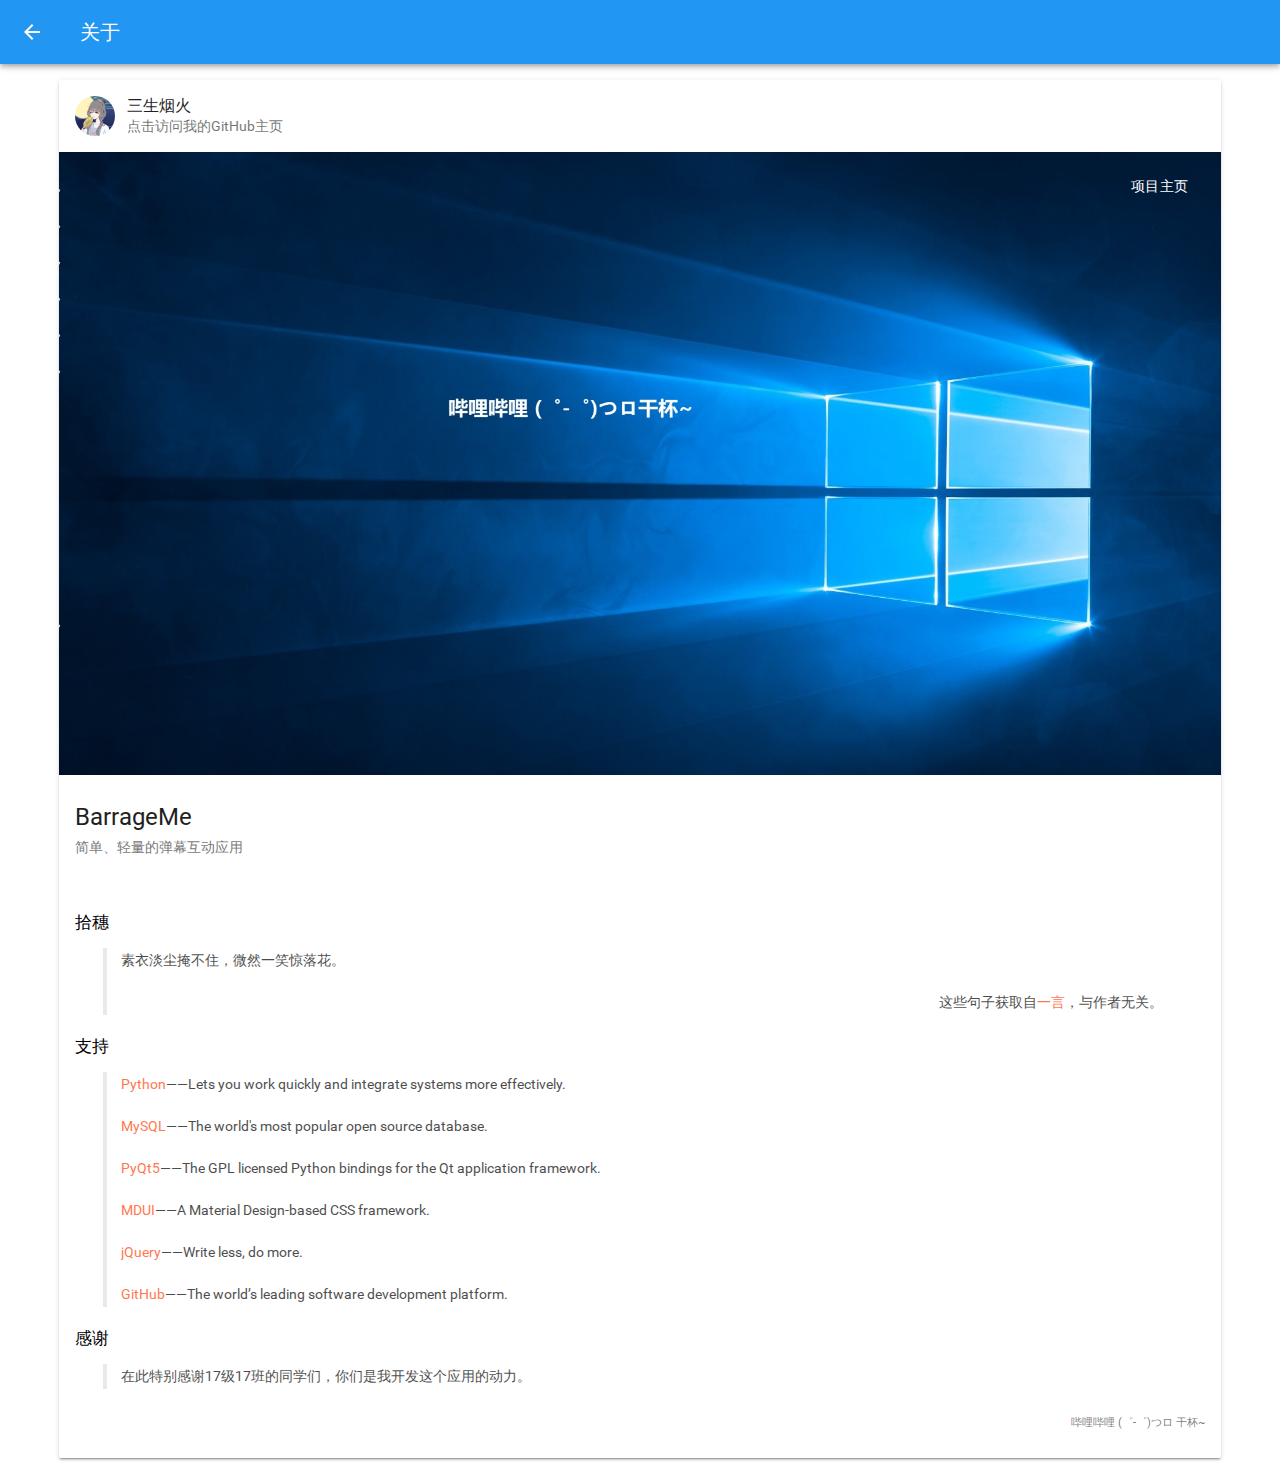
==== about.html @ b985046f "Added about page, multi screen support, and favicon." ====
<!doctype html>
<html>
<head>
<meta charset="utf-8">
<meta name="viewport" content="width=device-width, initial-scale=1.0,maximum-scale=1.0, user-scalable=no">
<title>关于BarrageMe</title>
<link href="css/mdui.css" rel="stylesheet" type="text/css">
<link rel="shortcut icon" href="/favicon.ico" type="image/x-icon" />
<link rel="shortcut icon" href="/favicon.ico" mce_href="/favicon.ico" type="image/x-icon">
<script src="js/jquery-3.3.1.min.js"></script>
<script src="https://v1.hitokoto.cn/?encode=js&select=%23hitokoto" defer></script>
</head>

<body class="mdui-theme-primary-blue mdui-theme-accent-amber" style="overflow: scroll">
    <div class="mdui-appbar">
        <div class="mdui-toolbar mdui-color-theme">
            <a href="/" class="mdui-btn mdui-btn-icon mdui-ripple mdui-ripple-white">
                <img class="mdui-icon" src="images/baseline-arrow_back-24px.svg">
            </a> 
            <span class="mdui-typo-title" style="color: white">关于</span>
        </div>
    </div>
    <div class="mdui-container">
        <div class="mdui-card" style="margin-top: 16px; margin-bottom: 16px; overflow: visible">
            <div class="mdui-card-header" onClick="window.open('http://github.com/ssYanhuo','_self')">
                <img class="mdui-card-header-avatar" src="images/ss_Yanhuo.jpg">
                <div class="mdui-card-header-title">三生烟火</div>
                <div class="mdui-card-header-subtitle">点击访问我的GitHub主页</div>
            </div>
            <div class="mdui-card-media">
                <img src="images/screenshot.jpg"/>
                <div class="mdui-card-menu">
                    <button class="mdui-btn mdui-ripple" style="color: white" onClick="window.open('http://github.com/ssYanhuo/barrageMe','_self')">项目主页</button>
                </div>
            </div>
            <div class="mdui-card-primary">
                <div class="mdui-card-primary-title">BarrageMe</div>
                <div class="mdui-card-primary-subtitle">简单、轻量的弹幕互动应用</div>
            </div>
            <div class="mdui-card-content">
                <div class="mdui-typo">
                    <h5>拾穗</h5>
                    <blockquote style="opacity: 0.7">
                        <p id="hitokoto">素衣淡尘掩不住，微然一笑惊落花。</p>
                        <p style="text-align: right">这些句子获取自<a href="http://hitokoto.cn/" style="color: #FF3D00; text-decoration: none">一言</a>，与作者无关。</p>
                    </blockquote>
                    <h5>支持</h5>
                    <blockquote style="opacity: 0.7">
                        <p><a href="https://www.python.org/" style="color: #FF3D00; text-decoration: none">Python</a>——Lets you work quickly
and integrate systems more effectively.</p>
                        <p><a href="https://www.mysql.com/" style="color: #FF3D00; text-decoration: none">MySQL</a>——The world's most popular open source database.</p>
                        <p><a href="https://pypi.org/project/PyQt5/" style="color: #FF3D00; text-decoration: none">PyQt5</a>——The GPL licensed Python bindings for the Qt application framework.</p>
                        <p><a href="https://www.mdui.org/" style="color: #FF3D00; text-decoration: none">MDUI</a>——A Material Design-based CSS framework.</p>
                        <p><a href="https://jquery.com/" style="color: #FF3D00; text-decoration: none">jQuery</a>——Write less, do more.</p>
                        <p><a href="https://github.com/" style="color: #FF3D00; text-decoration: none">GitHub</a>——The world’s leading software development platform.</p>
                    </blockquote>
                    <h5>感谢</h5>
                    <blockquote style="opacity: 0.7">
                        <p>在此特别感谢17级17班的同学们，你们是我开发这个应用的动力。</p>
                    </blockquote>
                    <h5 style="text-align: right"><small>哔哩哔哩 (゜-゜)つロ 干杯~</small></h5>
                </div>
                
            </div>
        </div>
    </div>
</body>
</html>
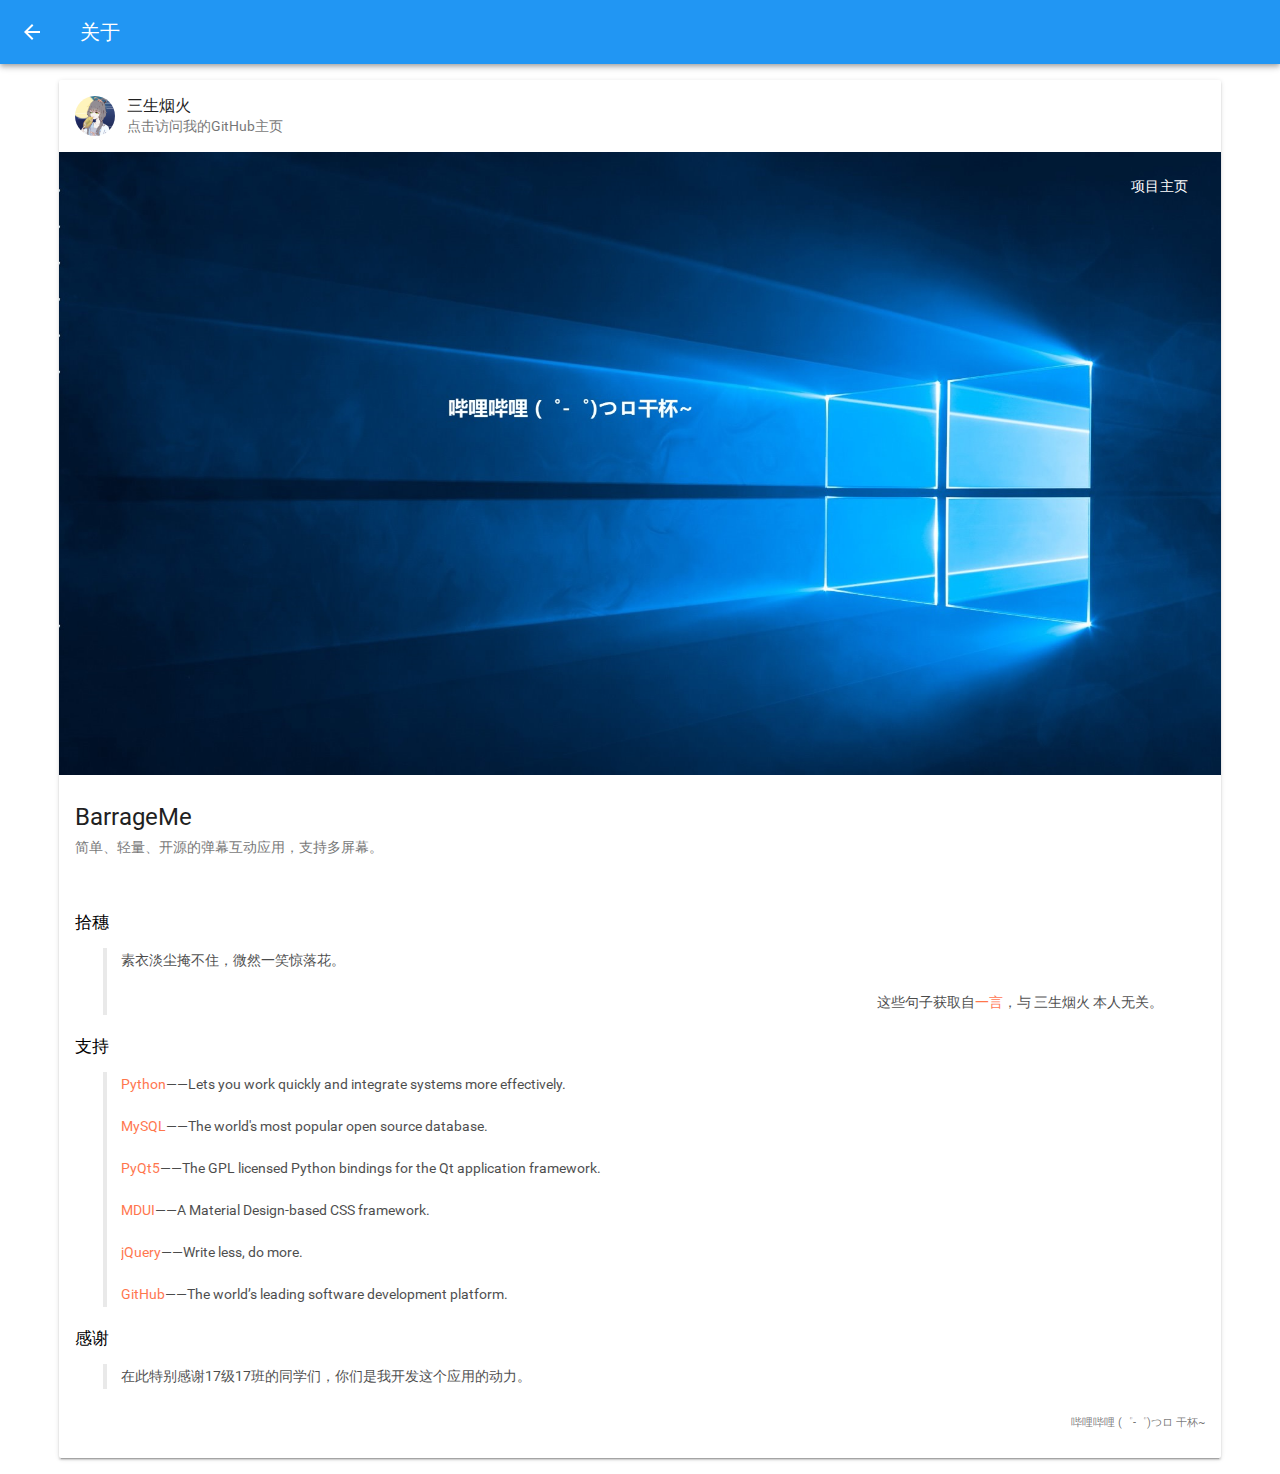
==== commit c571a505: "Update about.html" ====
--- a/about.html
+++ b/about.html
@@ -22,12 +22,12 @@
     </div>
     <div class="mdui-container">
         <div class="mdui-card" style="margin-top: 16px; margin-bottom: 16px; overflow: visible">
-            <div class="mdui-card-header" onClick="window.open('http://github.com/ssYanhuo','_self')">
+            <div class="mdui-card-header mdui-ripple" onClick="window.open('http://github.com/ssYanhuo','_self')">
                 <img class="mdui-card-header-avatar" src="images/ss_Yanhuo.jpg">
                 <div class="mdui-card-header-title">三生烟火</div>
                 <div class="mdui-card-header-subtitle">点击访问我的GitHub主页</div>
             </div>
-            <div class="mdui-card-media">
+            <div class="mdui-card-media" onClick="window.open('http://github.com/ssYanhuo/barrageMe','_self')">
                 <img src="images/screenshot.jpg"/>
                 <div class="mdui-card-menu">
                     <button class="mdui-btn mdui-ripple" style="color: white" onClick="window.open('http://github.com/ssYanhuo/barrageMe','_self')">项目主页</button>
@@ -35,14 +35,14 @@
             </div>
             <div class="mdui-card-primary">
                 <div class="mdui-card-primary-title">BarrageMe</div>
-                <div class="mdui-card-primary-subtitle">简单、轻量的弹幕互动应用</div>
+                <div class="mdui-card-primary-subtitle">简单、轻量、开源的弹幕互动应用，支持多屏幕。</div>
             </div>
             <div class="mdui-card-content">
                 <div class="mdui-typo">
                     <h5>拾穗</h5>
                     <blockquote style="opacity: 0.7">
                         <p id="hitokoto">素衣淡尘掩不住，微然一笑惊落花。</p>
-                        <p style="text-align: right">这些句子获取自<a href="http://hitokoto.cn/" style="color: #FF3D00; text-decoration: none">一言</a>，与作者无关。</p>
+                        <p style="text-align: right">这些句子获取自<a href="http://hitokoto.cn/" style="color: #FF3D00; text-decoration: none">一言</a>，与 三生烟火 本人无关。</p>
                     </blockquote>
                     <h5>支持</h5>
                     <blockquote style="opacity: 0.7">
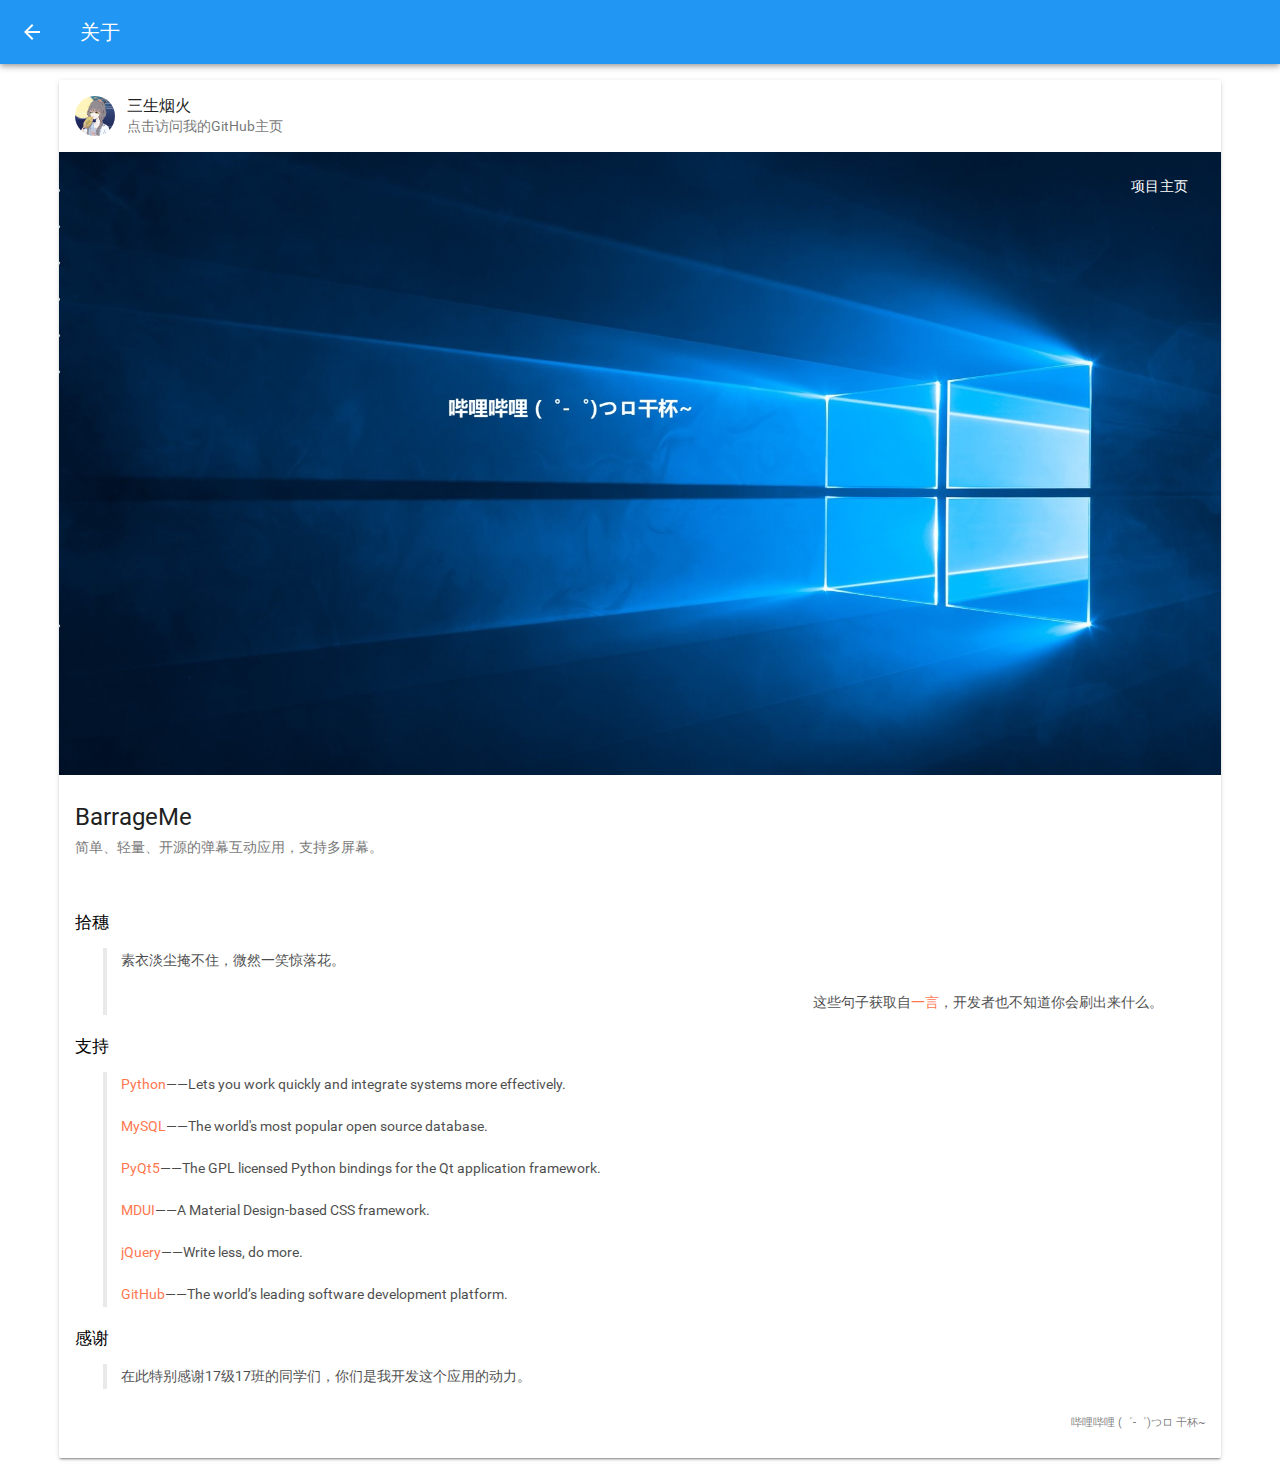
==== commit e3cc0f24: "Update about.html" ====
--- a/about.html
+++ b/about.html
@@ -8,7 +8,7 @@
 <link rel="shortcut icon" href="/favicon.ico" type="image/x-icon" />
 <link rel="shortcut icon" href="/favicon.ico" mce_href="/favicon.ico" type="image/x-icon">
 <script src="js/jquery-3.3.1.min.js"></script>
-<script src="https://v1.hitokoto.cn/?encode=js&select=%23hitokoto" defer></script>
+<script src="https://v1.hitokoto.cn/?c=d&encode=js&select=%23hitokoto" defer></script>
 </head>
 
 <body class="mdui-theme-primary-blue mdui-theme-accent-amber" style="overflow: scroll">
@@ -42,7 +42,7 @@
                     <h5>拾穗</h5>
                     <blockquote style="opacity: 0.7">
                         <p id="hitokoto">素衣淡尘掩不住，微然一笑惊落花。</p>
-                        <p style="text-align: right">这些句子获取自<a href="http://hitokoto.cn/" style="color: #FF3D00; text-decoration: none">一言</a>，与 三生烟火 本人无关。</p>
+                        <p style="text-align: right">这些句子获取自<a href="http://hitokoto.cn/" style="color: #FF3D00; text-decoration: none">一言</a>，开发者也不知道你会刷出来什么。</p>
                     </blockquote>
                     <h5>支持</h5>
                     <blockquote style="opacity: 0.7">
